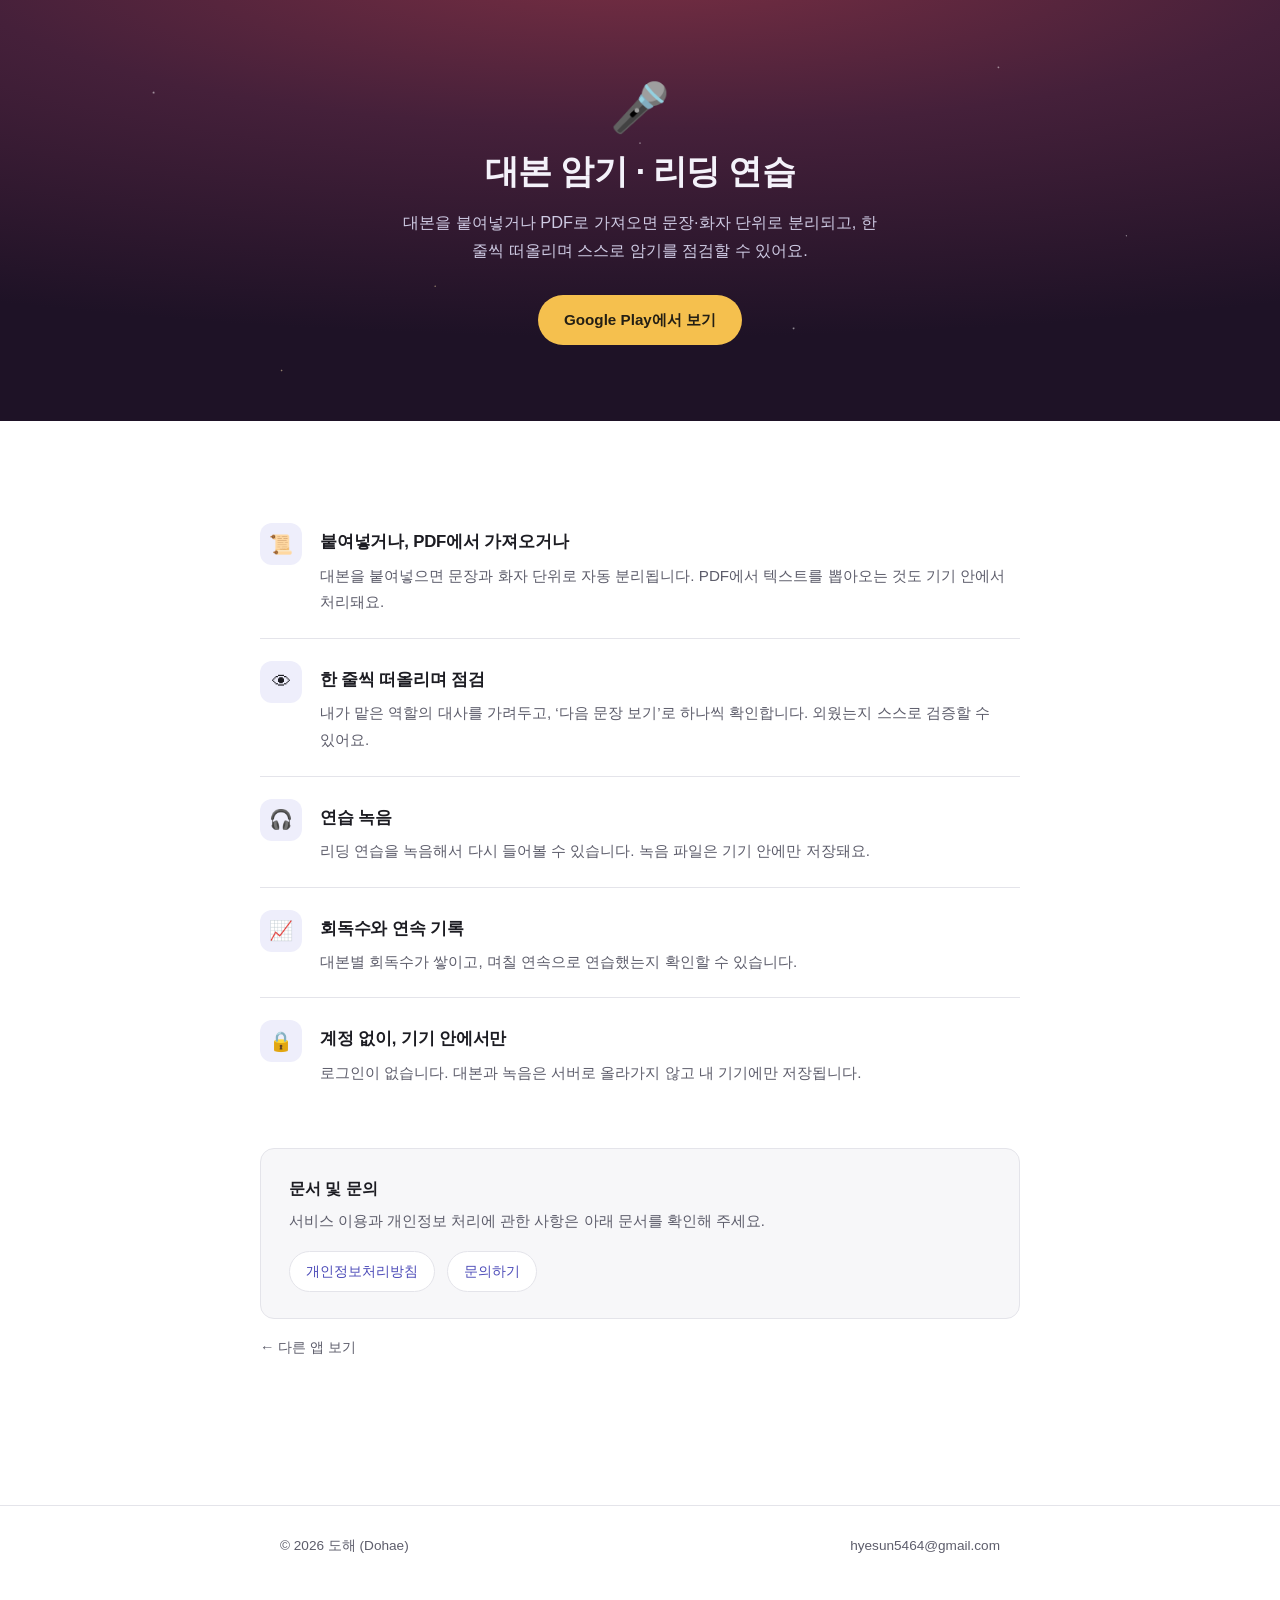
==== daesa-note/index.html @ d3c27588 "Add files via upload" ====
<!doctype html>
<html lang="ko">
<head>
<meta charset="utf-8">
<meta name="viewport" content="width=device-width, initial-scale=1">
<title>대사노트 · 대본 암기 · 리딩 연습</title>
<meta name="description" content="대본을 붙여넣거나 PDF로 가져오면 문장·화자 단위로 분리되고, 한 줄씩 떠올리며 스스로 암기를 점검할 수 있어요.">
<meta name="color-scheme" content="light dark">
<link rel="stylesheet" href="../style.css">
<link rel="icon" href="data:image/svg+xml,<svg xmlns='http://www.w3.org/2000/svg' viewBox='0 0 100 100'><text y='.9em' font-size='90'>&#11088;</text></svg>">
<meta property="og:title" content="대사노트 · 대본 암기 · 리딩 연습">
<meta property="og:description" content="대본을 붙여넣거나 PDF로 가져오면 문장·화자 단위로 분리되고, 한 줄씩 떠올리며 스스로 암기를 점검할 수 있어요.">
<meta property="og:type" content="website">
<style>
  .hero {
    background: radial-gradient(ellipse 120% 90% at 50% -10%, #7a2f43 0%, #45203a 45%, #1e1226 100%);
    color: #f4f2fa; padding: 84px 0 76px; text-align: center;
    position: relative; overflow: hidden;
  }
  .hero::after {
    content: ""; position: absolute; inset: 0; opacity: .55; pointer-events: none;
    background-image:
      radial-gradient(1.6px 1.6px at 12% 22%, #fff, transparent),
      radial-gradient(1.4px 1.4px at 78% 16%, #fff, transparent),
      radial-gradient(1.2px 1.2px at 34% 68%, #ffe9b0, transparent),
      radial-gradient(1.5px 1.5px at 62% 78%, #fff, transparent),
      radial-gradient(1.1px 1.1px at 88% 56%, #fff, transparent),
      radial-gradient(1.3px 1.3px at 22% 88%, #ffe9b0, transparent),
      radial-gradient(1.2px 1.2px at 50% 34%, #fff, transparent);
  }
  .hero .wrap { position: relative; z-index: 1; }
  .hero-mark { font-size: 3rem; line-height: 1; display: block; margin-bottom: 18px; }
  .hero h1 { font-size: 2.1rem; line-height: 1.3; margin: 0 0 14px;
              letter-spacing: -.02em; font-weight: 800; }
  .hero p { margin: 0 auto; max-width: 30em; color: #cfcbe4; font-size: 1.02rem; }
  .hero-cta { display: inline-block; margin-top: 30px; background: #f5c04e;
               color: #241f14; font-weight: 700; font-size: .95rem;
               padding: 12px 26px; border-radius: 999px; }
  .hero-cta:hover { text-decoration: none; background: #ffcf6b; }
  @media (max-width: 560px) {
    .hero { padding: 64px 0 58px; }
    .hero h1 { font-size: 1.65rem; }
  }
</style>
</head>
<body>
<section class="hero">
  <div class="wrap">
    <span class="hero-mark">&#127908;</span>
    <h1>대본 암기 · 리딩 연습</h1>
    <p>대본을 붙여넣거나 PDF로 가져오면 문장·화자 단위로 분리되고, 한 줄씩 떠올리며 스스로 암기를 점검할 수 있어요.</p>
    <a class="hero-cta" href="https://play.google.com/store/apps/details?id=com.linememorizer.line_memorizer">Google Play에서 보기</a>
  </div>
</section>

<main>
  <div class="wrap features">
    <div class="feature">
      <div class="feature-icon">&#128220;</div>
      <div>
        <h2>붙여넣거나, PDF에서 가져오거나</h2>
        <p>대본을 붙여넣으면 문장과 화자 단위로 자동 분리됩니다. PDF에서 텍스트를 뽑아오는 것도 기기 안에서 처리돼요.</p>
      </div>
    </div>
    <div class="feature">
      <div class="feature-icon">&#128065;</div>
      <div>
        <h2>한 줄씩 떠올리며 점검</h2>
        <p>내가 맡은 역할의 대사를 가려두고, ‘다음 문장 보기’로 하나씩 확인합니다. 외웠는지 스스로 검증할 수 있어요.</p>
      </div>
    </div>
    <div class="feature">
      <div class="feature-icon">&#127911;</div>
      <div>
        <h2>연습 녹음</h2>
        <p>리딩 연습을 녹음해서 다시 들어볼 수 있습니다. 녹음 파일은 기기 안에만 저장돼요.</p>
      </div>
    </div>
    <div class="feature">
      <div class="feature-icon">&#128200;</div>
      <div>
        <h2>회독수와 연속 기록</h2>
        <p>대본별 회독수가 쌓이고, 며칠 연속으로 연습했는지 확인할 수 있습니다.</p>
      </div>
    </div>
    <div class="feature">
      <div class="feature-icon">&#128274;</div>
      <div>
        <h2>계정 없이, 기기 안에서만</h2>
        <p>로그인이 없습니다. 대본과 녹음은 서버로 올라가지 않고 내 기기에만 저장됩니다.</p>
      </div>
    </div>

    <section class="legal">
      <h2>문서 및 문의</h2>
      <p>서비스 이용과 개인정보 처리에 관한 사항은 아래 문서를 확인해 주세요.</p>
      <div class="legal-links">
        <a href="privacy.html">개인정보처리방침</a>
        <a href="mailto:hyesun5464@gmail.com">문의하기</a>
      </div>
    </section>

    <p class="back"><a href="../index.html">&larr; 다른 앱 보기</a></p>
  </div>
</main>
<footer class="site-foot">
  <div class="wrap">
    <span>&copy; 2026 도해 (Dohae)</span>
    <span><a href="mailto:hyesun5464@gmail.com">hyesun5464@gmail.com</a></span>
  </div>
</footer>
</body>
</html>
---- style.css ----
:root {
  --bg: #ffffff;
  --bg-soft: #f7f7f9;
  --surface: #ffffff;
  --border: #e4e4ea;
  --text: #1c1c22;
  --text-muted: #5d5d6b;
  --accent: #4c4bb8;
  --accent-soft: #eeeefb;
  --star: #e8a013;
  --night-1: #171634;
  --night-2: #2b2560;
  --radius: 14px;
  --maxw: 760px;
}

@media (prefers-color-scheme: dark) {
  :root {
    --bg: #131318;
    --bg-soft: #1a1a21;
    --surface: #1a1a21;
    --border: #33333f;
    --text: #ececf1;
    --text-muted: #a2a2b4;
    --accent: #a5a4f5;
    --accent-soft: #232246;
    --star: #f5c04e;
  }
}

* { box-sizing: border-box; }

html { -webkit-text-size-adjust: 100%; }

body {
  margin: 0;
  background: var(--bg);
  color: var(--text);
  font-family: -apple-system, BlinkMacSystemFont, "Segoe UI", "Apple SD Gothic Neo",
    "Noto Sans KR", "Malgun Gothic", Roboto, sans-serif;
  font-size: 16px;
  line-height: 1.75;
  word-break: keep-all;
  overflow-wrap: anywhere;
}

a { color: var(--accent); text-decoration: none; }
a:hover { text-decoration: underline; }

.wrap {
  max-width: var(--maxw);
  margin: 0 auto;
  padding: 0 20px;
}

/* ---------- site header ---------- */
.site-head {
  border-bottom: 1px solid var(--border);
  background: var(--bg);
  position: sticky;
  top: 0;
  z-index: 10;
}
.site-head .wrap {
  display: flex;
  align-items: center;
  justify-content: space-between;
  gap: 16px;
  height: 60px;
}
.brand {
  display: inline-flex;
  align-items: center;
  gap: 8px;
  font-weight: 700;
  color: var(--text);
  font-size: 1rem;
}
.brand:hover { text-decoration: none; }
.brand .star { color: var(--star); }
.site-nav {
  display: flex;
  gap: 18px;
  font-size: 0.9rem;
}
.site-nav a { color: var(--text-muted); }

/* ---------- doc pages ---------- */
main { padding: 40px 0 72px; }

.doc h1 {
  font-size: 1.75rem;
  line-height: 1.35;
  margin: 0 0 8px;
  letter-spacing: -0.01em;
}
.doc h2 {
  font-size: 1.15rem;
  margin: 44px 0 12px;
  padding-top: 20px;
  border-top: 1px solid var(--border);
  letter-spacing: -0.01em;
}
.doc h2:first-of-type { border-top: none; padding-top: 0; }
.doc h3 { font-size: 1rem; margin: 28px 0 8px; }
.doc p, .doc li { color: var(--text); }
.doc ul, .doc ol { padding-left: 1.3em; }
.doc li { margin: 6px 0; }
.doc hr {
  border: 0;
  border-top: 1px solid var(--border);
  margin: 32px 0;
}
.doc strong { font-weight: 700; }

.doc table {
  width: 100%;
  border-collapse: collapse;
  margin: 18px 0;
  font-size: 0.92rem;
}
.doc th, .doc td {
  border: 1px solid var(--border);
  padding: 9px 12px;
  text-align: left;
  vertical-align: top;
}
.doc th { background: var(--bg-soft); font-weight: 600; }

.table-scroll { overflow-x: auto; }

.effective {
  display: inline-block;
  font-size: 0.85rem;
  color: var(--text-muted);
  background: var(--bg-soft);
  border: 1px solid var(--border);
  border-radius: 999px;
  padding: 4px 14px;
  margin-bottom: 28px;
}
.effective strong { font-weight: 600; color: var(--text); }

/* ---------- footer ---------- */
.site-foot {
  border-top: 1px solid var(--border);
  padding: 28px 0 48px;
  color: var(--text-muted);
  font-size: 0.85rem;
}
.site-foot .wrap {
  display: flex;
  flex-wrap: wrap;
  gap: 8px 20px;
  justify-content: space-between;
}
.site-foot a { color: var(--text-muted); }

@media (max-width: 560px) {
  body { font-size: 15px; }
  .doc h1 { font-size: 1.45rem; }
  .site-nav { gap: 12px; font-size: 0.85rem; }
}

/* ---------- app landing ---------- */
.features { padding: 40px 0 8px; }
.feature {
  display: flex;
  gap: 18px;
  padding: 22px 0;
  border-bottom: 1px solid var(--border);
}
.feature:last-of-type { border-bottom: none; }
.feature-icon {
  flex: 0 0 auto;
  width: 42px;
  height: 42px;
  border-radius: 12px;
  background: var(--accent-soft);
  display: grid;
  place-items: center;
  font-size: 1.2rem;
}
.feature h2 { font-size: 1.05rem; margin: 4px 0 6px; letter-spacing: -0.01em; }
.feature p { margin: 0; color: var(--text-muted); font-size: 0.95rem; }

.legal {
  margin: 40px 0 16px;
  background: var(--bg-soft);
  border: 1px solid var(--border);
  border-radius: var(--radius);
  padding: 26px 28px;
}
.legal h2 { font-size: 1rem; margin: 0 0 6px; }
.legal p { margin: 0 0 16px; color: var(--text-muted); font-size: 0.92rem; }
.legal-links { display: flex; flex-wrap: wrap; gap: 10px 12px; }
.legal-links a {
  border: 1px solid var(--border);
  background: var(--surface);
  border-radius: 999px;
  padding: 7px 16px;
  font-size: 0.9rem;
}
.legal-links a:hover { text-decoration: none; border-color: var(--accent); }

.back { margin: 0 0 64px; font-size: 0.9rem; }
.back a { color: var(--text-muted); }

@media (max-width: 560px) {
  .legal { padding: 22px 20px; }
}
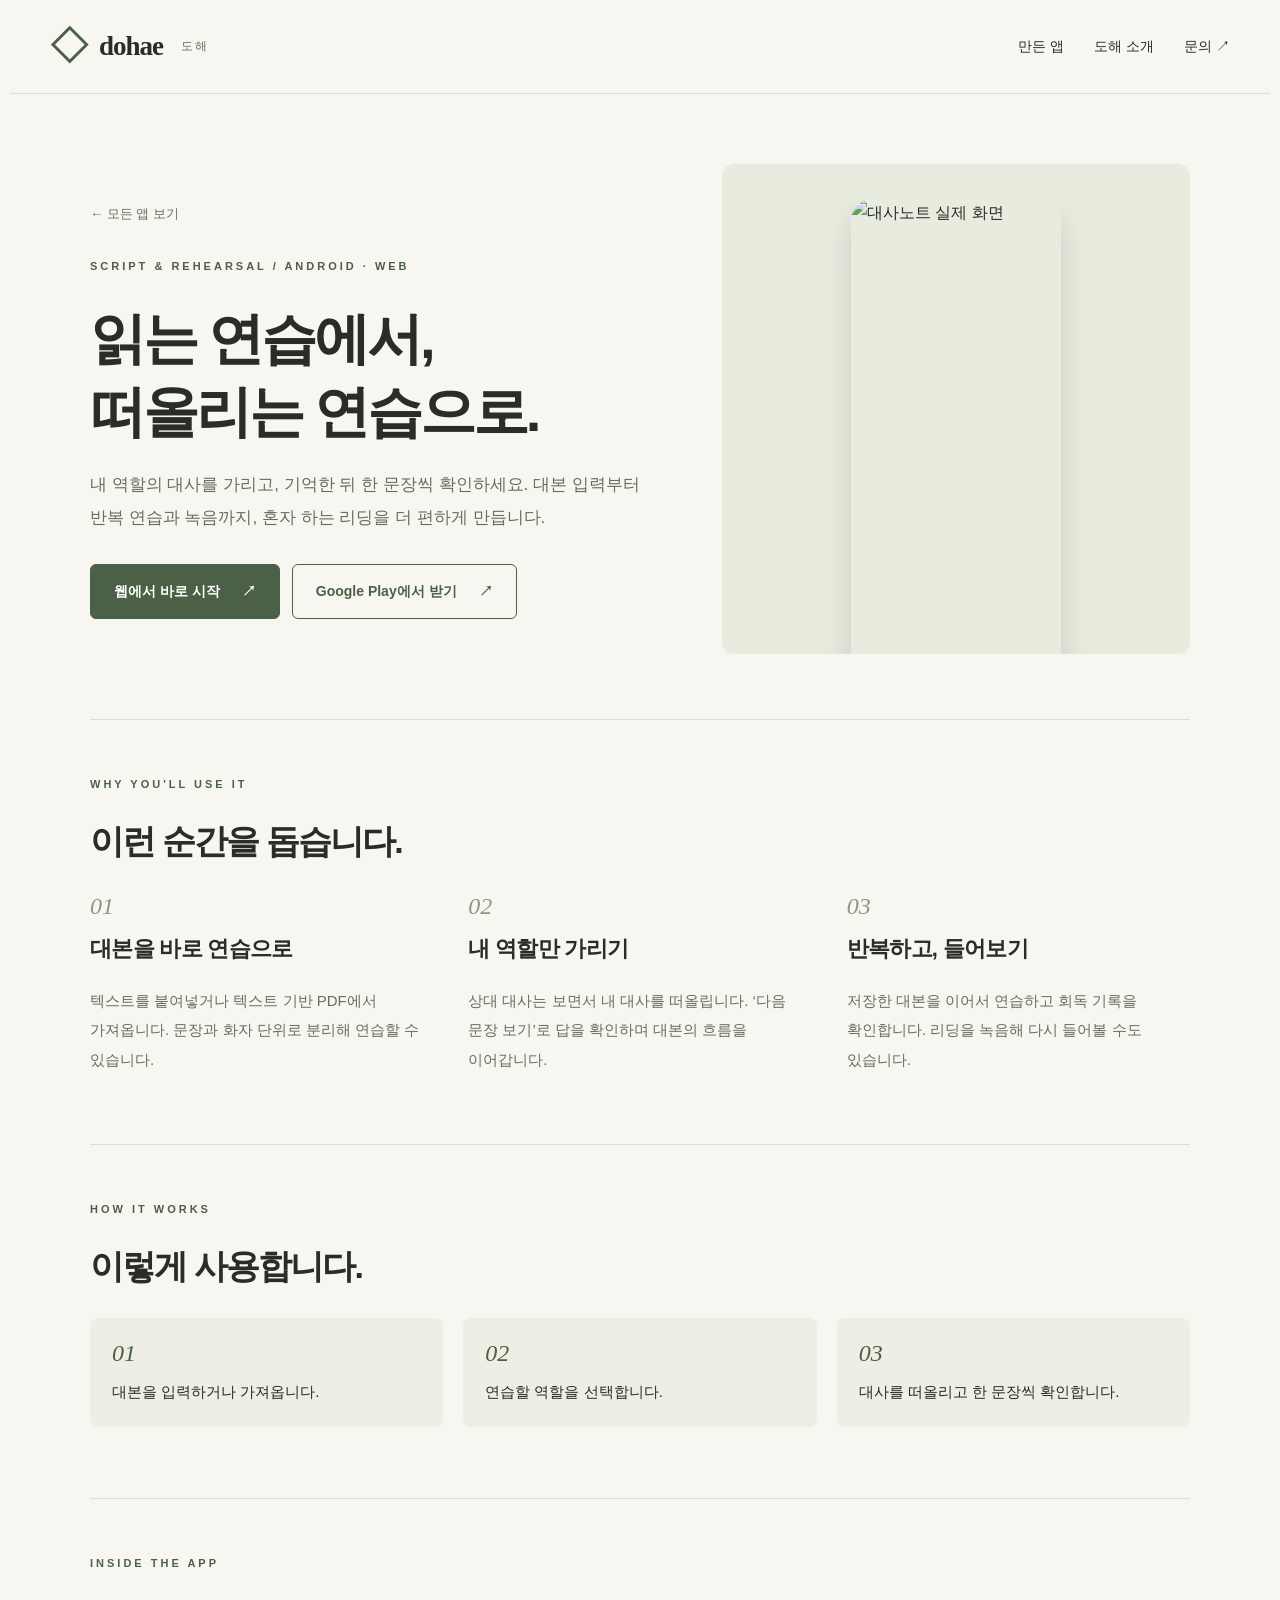
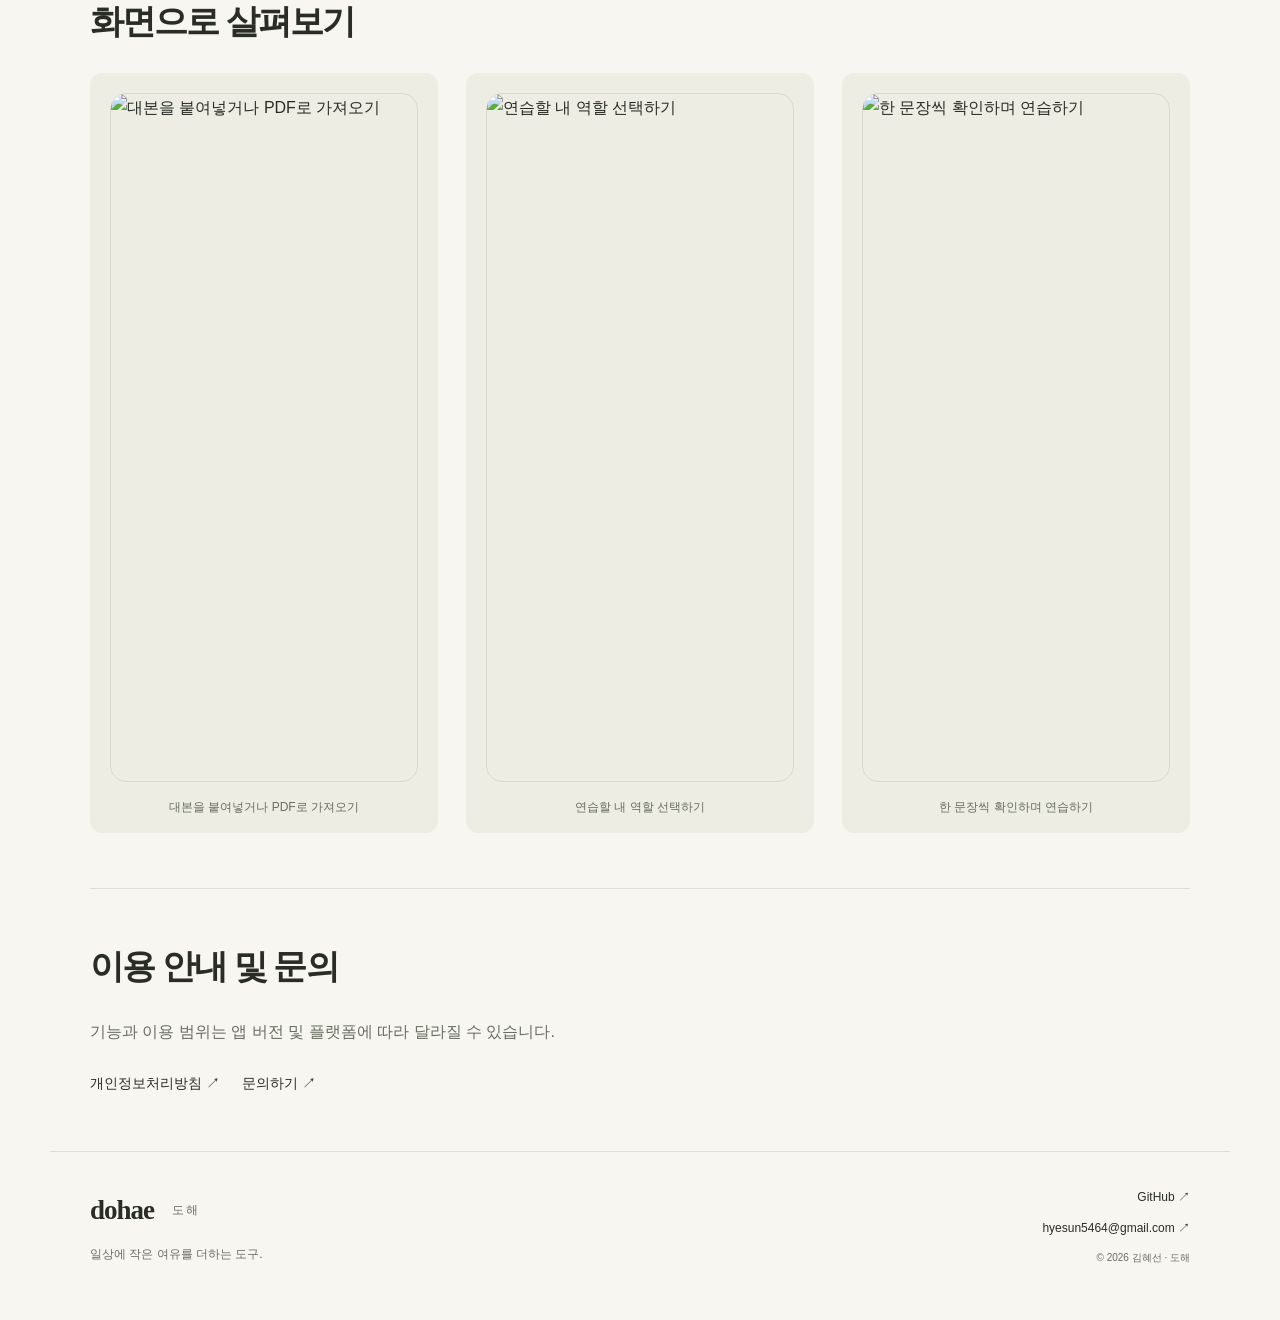
==== commit 9c886c9e: "Redesign official app website and add Today Savings" ====
--- a/daesa-note/index.html
+++ b/daesa-note/index.html
@@ -1,113 +1 @@
-<!doctype html>
-<html lang="ko">
-<head>
-<meta charset="utf-8">
-<meta name="viewport" content="width=device-width, initial-scale=1">
-<title>대사노트 · 대본 암기 · 리딩 연습</title>
-<meta name="description" content="대본을 붙여넣거나 PDF로 가져오면 문장·화자 단위로 분리되고, 한 줄씩 떠올리며 스스로 암기를 점검할 수 있어요.">
-<meta name="color-scheme" content="light dark">
-<link rel="stylesheet" href="../style.css">
-<link rel="icon" href="data:image/svg+xml,<svg xmlns='http://www.w3.org/2000/svg' viewBox='0 0 100 100'><text y='.9em' font-size='90'>&#11088;</text></svg>">
-<meta property="og:title" content="대사노트 · 대본 암기 · 리딩 연습">
-<meta property="og:description" content="대본을 붙여넣거나 PDF로 가져오면 문장·화자 단위로 분리되고, 한 줄씩 떠올리며 스스로 암기를 점검할 수 있어요.">
-<meta property="og:type" content="website">
-<style>
-  .hero {
-    background: radial-gradient(ellipse 120% 90% at 50% -10%, #7a2f43 0%, #45203a 45%, #1e1226 100%);
-    color: #f4f2fa; padding: 84px 0 76px; text-align: center;
-    position: relative; overflow: hidden;
-  }
-  .hero::after {
-    content: ""; position: absolute; inset: 0; opacity: .55; pointer-events: none;
-    background-image:
-      radial-gradient(1.6px 1.6px at 12% 22%, #fff, transparent),
-      radial-gradient(1.4px 1.4px at 78% 16%, #fff, transparent),
-      radial-gradient(1.2px 1.2px at 34% 68%, #ffe9b0, transparent),
-      radial-gradient(1.5px 1.5px at 62% 78%, #fff, transparent),
-      radial-gradient(1.1px 1.1px at 88% 56%, #fff, transparent),
-      radial-gradient(1.3px 1.3px at 22% 88%, #ffe9b0, transparent),
-      radial-gradient(1.2px 1.2px at 50% 34%, #fff, transparent);
-  }
-  .hero .wrap { position: relative; z-index: 1; }
-  .hero-mark { font-size: 3rem; line-height: 1; display: block; margin-bottom: 18px; }
-  .hero h1 { font-size: 2.1rem; line-height: 1.3; margin: 0 0 14px;
-              letter-spacing: -.02em; font-weight: 800; }
-  .hero p { margin: 0 auto; max-width: 30em; color: #cfcbe4; font-size: 1.02rem; }
-  .hero-cta { display: inline-block; margin-top: 30px; background: #f5c04e;
-               color: #241f14; font-weight: 700; font-size: .95rem;
-               padding: 12px 26px; border-radius: 999px; }
-  .hero-cta:hover { text-decoration: none; background: #ffcf6b; }
-  @media (max-width: 560px) {
-    .hero { padding: 64px 0 58px; }
-    .hero h1 { font-size: 1.65rem; }
-  }
-</style>
-</head>
-<body>
-<section class="hero">
-  <div class="wrap">
-    <span class="hero-mark">&#127908;</span>
-    <h1>대본 암기 · 리딩 연습</h1>
-    <p>대본을 붙여넣거나 PDF로 가져오면 문장·화자 단위로 분리되고, 한 줄씩 떠올리며 스스로 암기를 점검할 수 있어요.</p>
-    <a class="hero-cta" href="https://play.google.com/store/apps/details?id=com.linememorizer.line_memorizer">Google Play에서 보기</a>
-  </div>
-</section>
-
-<main>
-  <div class="wrap features">
-    <div class="feature">
-      <div class="feature-icon">&#128220;</div>
-      <div>
-        <h2>붙여넣거나, PDF에서 가져오거나</h2>
-        <p>대본을 붙여넣으면 문장과 화자 단위로 자동 분리됩니다. PDF에서 텍스트를 뽑아오는 것도 기기 안에서 처리돼요.</p>
-      </div>
-    </div>
-    <div class="feature">
-      <div class="feature-icon">&#128065;</div>
-      <div>
-        <h2>한 줄씩 떠올리며 점검</h2>
-        <p>내가 맡은 역할의 대사를 가려두고, ‘다음 문장 보기’로 하나씩 확인합니다. 외웠는지 스스로 검증할 수 있어요.</p>
-      </div>
-    </div>
-    <div class="feature">
-      <div class="feature-icon">&#127911;</div>
-      <div>
-        <h2>연습 녹음</h2>
-        <p>리딩 연습을 녹음해서 다시 들어볼 수 있습니다. 녹음 파일은 기기 안에만 저장돼요.</p>
-      </div>
-    </div>
-    <div class="feature">
-      <div class="feature-icon">&#128200;</div>
-      <div>
-        <h2>회독수와 연속 기록</h2>
-        <p>대본별 회독수가 쌓이고, 며칠 연속으로 연습했는지 확인할 수 있습니다.</p>
-      </div>
-    </div>
-    <div class="feature">
-      <div class="feature-icon">&#128274;</div>
-      <div>
-        <h2>계정 없이, 기기 안에서만</h2>
-        <p>로그인이 없습니다. 대본과 녹음은 서버로 올라가지 않고 내 기기에만 저장됩니다.</p>
-      </div>
-    </div>
-
-    <section class="legal">
-      <h2>문서 및 문의</h2>
-      <p>서비스 이용과 개인정보 처리에 관한 사항은 아래 문서를 확인해 주세요.</p>
-      <div class="legal-links">
-        <a href="privacy.html">개인정보처리방침</a>
-        <a href="mailto:hyesun5464@gmail.com">문의하기</a>
-      </div>
-    </section>
-
-    <p class="back"><a href="../index.html">&larr; 다른 앱 보기</a></p>
-  </div>
-</main>
-<footer class="site-foot">
-  <div class="wrap">
-    <span>&copy; 2026 도해 (Dohae)</span>
-    <span><a href="mailto:hyesun5464@gmail.com">hyesun5464@gmail.com</a></span>
-  </div>
-</footer>
-</body>
-</html>
+<!doctype html><html lang="ko"><head><meta charset="utf-8"><meta name="viewport" content="width=device-width, initial-scale=1"><title>대사노트 — 내 대사를 가리고 한 문장씩 확인하는 리딩 연습 · 도해</title><meta name="description" content="내 역할의 대사를 가리고, 기억한 뒤 한 문장씩 확인하세요. 대본 입력부터 반복 연습과 녹음까지, 혼자 하는 리딩을 더 편하게 만듭니다."><meta name="color-scheme" content="light"><meta property="og:title" content="대사노트 — 내 대사를 가리고 한 문장씩 확인하는 리딩 연습 · 도해"><meta property="og:description" content="내 역할의 대사를 가리고, 기억한 뒤 한 문장씩 확인하세요. 대본 입력부터 반복 연습과 녹음까지, 혼자 하는 리딩을 더 편하게 만듭니다."><meta property="og:type" content="website"><link rel="canonical" href="https://hyesun5464.github.io/daesa-note/"><link rel="stylesheet" href="../studio.css"></head><body><a class="skip" href="#main">본문으로 이동</a><header class="header"><a class="brand" href="../index.html" aria-label="도해 홈"><span class="cube" aria-hidden="true">◇</span> dohae<span class="brand-ko">도해</span></a><nav aria-label="주요 메뉴"><a href="../index.html#apps">만든 앱</a><a href="../index.html#about">도해 소개</a><a href="mailto:hyesun5464@gmail.com">문의 ↗</a></nav></header><main id="main" class="container"><section class="detail-hero sage"><div><a class="back" href="../index.html#apps">← 모든 앱 보기</a><span class="eyebrow" style="margin-top:30px">SCRIPT & REHEARSAL / Android · Web</span><h1>읽는 연습에서,<br>떠올리는 연습으로.</h1><p>내 역할의 대사를 가리고, 기억한 뒤 한 문장씩 확인하세요. 대본 입력부터 반복 연습과 녹음까지, 혼자 하는 리딩을 더 편하게 만듭니다.</p><div class="actions"><a class="btn " href="https://line-memorizer.com/">웹에서 바로 시작 <span aria-hidden="true">↗</span></a><a class="btn secondary" href="https://play.google.com/store/apps/details?id=com.linememorizer.line_memorizer">Google Play에서 받기 <span aria-hidden="true">↗</span></a></div></div><div class="app-visual"><img src="https://raw.githubusercontent.com/hyesun5464/hyesun5464/main/assets/line-memorizer-input.png" alt="대사노트 실제 화면" width="912" height="2048"></div></section><section class="detail-section"><span class="eyebrow">WHY YOU'LL USE IT</span><h2>이런 순간을 돕습니다.</h2><div class="feature-grid"><div><span class="step">01</span><h3>대본을 바로 연습으로</h3><p>텍스트를 붙여넣거나 텍스트 기반 PDF에서 가져옵니다. 문장과 화자 단위로 분리해 연습할 수 있습니다.</p></div><div><span class="step">02</span><h3>내 역할만 가리기</h3><p>상대 대사는 보면서 내 대사를 떠올립니다. ‘다음 문장 보기’로 답을 확인하며 대본의 흐름을 이어갑니다.</p></div><div><span class="step">03</span><h3>반복하고, 들어보기</h3><p>저장한 대본을 이어서 연습하고 회독 기록을 확인합니다. 리딩을 녹음해 다시 들어볼 수도 있습니다.</p></div></div></section><section class="detail-section"><span class="eyebrow">HOW IT WORKS</span><h2>이렇게 사용합니다.</h2><ol class="steps"><li>대본을 입력하거나 가져옵니다.</li><li>연습할 역할을 선택합니다.</li><li>대사를 떠올리고 한 문장씩 확인합니다.</li></ol></section><section class="detail-section"><span class="eyebrow">INSIDE THE APP</span><h2>화면으로 살펴보기</h2><div class="gallery"><figure><a href="https://raw.githubusercontent.com/hyesun5464/hyesun5464/main/assets/line-memorizer-input.png" aria-label="대본을 붙여넣거나 PDF로 가져오기 크게 보기"><img loading="lazy" src="https://raw.githubusercontent.com/hyesun5464/hyesun5464/main/assets/line-memorizer-input.png" alt="대본을 붙여넣거나 PDF로 가져오기" width="912" height="2048"></a><figcaption>대본을 붙여넣거나 PDF로 가져오기</figcaption></figure><figure><a href="https://raw.githubusercontent.com/hyesun5464/hyesun5464/main/assets/line-memorizer-role.png" aria-label="연습할 내 역할 선택하기 크게 보기"><img loading="lazy" src="https://raw.githubusercontent.com/hyesun5464/hyesun5464/main/assets/line-memorizer-role.png" alt="연습할 내 역할 선택하기" width="912" height="2048"></a><figcaption>연습할 내 역할 선택하기</figcaption></figure><figure><a href="https://raw.githubusercontent.com/hyesun5464/hyesun5464/main/assets/line-memorizer-practice.png" aria-label="한 문장씩 확인하며 연습하기 크게 보기"><img loading="lazy" src="https://raw.githubusercontent.com/hyesun5464/hyesun5464/main/assets/line-memorizer-practice.png" alt="한 문장씩 확인하며 연습하기" width="912" height="2048"></a><figcaption>한 문장씩 확인하며 연습하기</figcaption></figure></div></section><section class="detail-section"><h2>이용 안내 및 문의</h2><p>기능과 이용 범위는 앱 버전 및 플랫폼에 따라 달라질 수 있습니다.</p><div class="legal-links" style="margin-top:25px"><a href="privacy.html">개인정보처리방침 ↗</a><a href="mailto:hyesun5464@gmail.com">문의하기 ↗</a></div></section></main><footer class="footer"><div><a class="brand" href="../index.html">dohae<span class="brand-ko">도해</span></a><p>일상에 작은 여유를 더하는 도구.</p></div><div><a href="https://github.com/hyesun5464">GitHub ↗</a><a href="mailto:hyesun5464@gmail.com">hyesun5464@gmail.com ↗</a><small>© 2026 김혜선 · 도해</small></div></footer></body></html>
--- a/studio.css
+++ b/studio.css
@@ -0,0 +1 @@
+:root{--paper:#f8f6f0;--ink:#292d25;--muted:#686e60;--green:#4c6047;--line:#dedfd4;--serif:Georgia,"Batang",serif}*{box-sizing:border-box}html{scroll-behavior:smooth;scroll-padding-top:90px}body{margin:0;background:var(--paper);color:var(--ink);font-family:-apple-system,BlinkMacSystemFont,"Segoe UI","Apple SD Gothic Neo","Malgun Gothic",sans-serif;line-height:1.75;word-break:keep-all}a{color:inherit;text-decoration:none}a:hover{text-decoration:underline}a:focus-visible,button:focus-visible{outline:3px solid #ba7c28;outline-offset:5px}img{display:block;max-width:100%;height:auto}h1,h2,h3,p{margin-top:0}h1,h2,h3{line-height:1.3;letter-spacing:-.055em}p{color:var(--muted)}.skip{position:absolute;top:-100px}.skip:focus{top:0;background:white;z-index:99;padding:10px}.header{max-width:1260px;margin:auto;height:94px;padding:0 40px;display:flex;align-items:center;justify-content:space-between;border-bottom:1px solid var(--line)}.brand{display:flex;align-items:center;gap:12px;font-family:var(--serif);font-size:27px;font-weight:bold;letter-spacing:-1px}.brand-ko{font:12px sans-serif;letter-spacing:2px;color:var(--muted);margin-left:6px}.cube{color:var(--green);font-size:38px}.header nav{display:flex;gap:30px;font-size:14px}.container{max-width:1180px;margin:auto;padding:0 40px}.eyebrow{font-size:11px;letter-spacing:3px;font-weight:700;text-transform:uppercase;color:var(--green);display:block;margin-bottom:25px}.hero{display:grid;grid-template-columns:1.05fr 1fr;gap:60px;align-items:center;padding:92px 0 100px}.hero h1{font-size:clamp(40px,4.8vw,66px);font-weight:600;margin-bottom:27px}.hero h1 em{font-style:normal;color:var(--green)}.hero .lead{font-size:17px;max-width:480px;line-height:1.9}.actions{display:flex;flex-wrap:wrap;gap:12px;margin-top:30px}.btn{display:inline-flex;align-items:center;justify-content:center;gap:22px;background:var(--green);color:#fff;padding:14px 23px;border:1px solid var(--green);border-radius:6px;font-size:14px;font-weight:600;min-height:50px}.btn.secondary{background:transparent;color:var(--green)}.btn:hover{text-decoration:none;filter:brightness(.94)}.hero-art{height:490px;position:relative;background:#e9ecdf;border-radius:160px 160px 18px 18px;display:flex;align-items:center;justify-content:center;overflow:hidden}.hero-art:before{content:"";position:absolute;width:320px;height:320px;border:1px solid #cad2bc;border-radius:50%}.hero-art img{width:172px;border-radius:21px;box-shadow:0 24px 40px #24331a22;position:absolute}.hero-art img:first-child{transform:rotate(-11deg);left:35px;top:87px}.hero-art img:nth-child(2){transform:rotate(10deg);right:32px;top:36px}.art-caption{position:absolute;bottom:25px;left:0;right:0;text-align:center;font-size:11px;letter-spacing:2px;color:var(--green)}.section-head{display:flex;align-items:end;justify-content:space-between;margin:15px 0 36px;gap:20px}.section-head h2{font-size:36px;margin:0}.section-head p{font-size:14px;margin:0}.app{display:grid;grid-template-columns:1fr 1fr;gap:65px;align-items:center;margin-bottom:55px;padding:55px;border:1px solid var(--line);border-radius:18px;background:#fffdf8}.app:nth-of-type(even) .app-visual{order:2}.app-visual{height:470px;border-radius:12px;overflow:hidden;display:flex;align-items:flex-start;justify-content:center;padding-top:35px;background:#e8ecdf;position:relative}.app-visual img{width:210px;border-radius:21px;box-shadow:0 18px 30px #0002}.night .app-visual{background:#17182a}.sand .app-visual{background:#eeeadc}.app-title{display:flex;align-items:center;justify-content:space-between;margin-bottom:23px}.app-title h3{font-family:var(--serif);font-size:30px;letter-spacing:-1px;margin:0}.tag{font-size:10px;letter-spacing:.4px;border:1px solid currentColor;padding:4px 9px;border-radius:99px;color:var(--green)}.app h4{font-size:28px;line-height:1.5;letter-spacing:-1px;margin:0 0 20px}.app p{font-size:15px;line-height:1.9}.text-link{display:inline-block;font-size:14px;border-bottom:1px solid var(--green);padding-bottom:3px;margin-top:20px;color:var(--green)}.number{font:italic 16px var(--serif);color:#909781;margin-right:10px}.about{display:grid;grid-template-columns:1fr 1.3fr;gap:80px;margin:100px 0 80px;border-top:1px solid var(--line);padding-top:55px}.about h2{font-size:36px}.about p{font-size:16px;line-height:2}.contact{padding:45px 0 70px;border-top:1px solid var(--line);display:flex;align-items:center;justify-content:space-between;gap:25px}.contact h2{font-size:30px;margin-bottom:10px}.contact p{margin:0}.footer{max-width:1180px;margin:auto;padding:35px 40px 45px;border-top:1px solid var(--line);display:flex;justify-content:space-between;gap:30px}.footer p{font-size:12px;margin:10px 0}.footer>div:last-child{display:flex;flex-direction:column;align-items:flex-end;gap:10px;font-size:12px}.footer small{color:var(--muted)}.detail-hero{padding:70px 0 65px;display:grid;grid-template-columns:1.2fr 1fr;gap:70px;align-items:center}.detail-hero h1{font-size:clamp(38px,4.4vw,58px);margin:20px 0}.detail-hero p{font-size:17px;line-height:1.95}.detail-hero .app-visual{height:490px}.detail-section{padding:55px 0;border-top:1px solid var(--line)}.detail-section h2{font-size:34px;margin-bottom:30px}.feature-grid{display:grid;grid-template-columns:repeat(3,1fr);gap:35px}.feature-grid h3{font-size:22px;letter-spacing:-.7px}.feature-grid p{font-size:15px;line-height:1.95}.step{font:italic 24px var(--serif);color:#8d997c;margin-bottom:15px;display:block}.steps{display:grid;grid-template-columns:repeat(3,1fr);gap:20px;list-style:none;padding:0;counter-reset:steps}.steps li{padding:22px;background:#eeeee4;border-radius:8px;font-size:15px;counter-increment:steps}.steps li:before{content:"0" counter(steps);display:block;font:italic 24px var(--serif);color:var(--green);margin-bottom:12px}.gallery{display:grid;grid-template-columns:repeat(3,1fr);gap:28px}.gallery figure{margin:0;background:#edede3;padding:20px 20px 15px;border-radius:12px}.gallery img{width:100%;border-radius:16px;border:1px solid #d9d9d0}.gallery figcaption{margin-top:15px;font-size:12px;color:var(--muted);text-align:center}.notice{padding:25px 30px;background:#edede3;border-radius:9px;font-size:14px;line-height:1.9}.notice p:last-child{margin:0}.legal-links{display:flex;flex-wrap:wrap;gap:22px;font-size:14px}.back{font-size:13px;color:var(--muted)}@media(max-width:850px){.header{padding:0 24px;height:78px}.header nav{gap:16px;font-size:12px}.container{padding:0 24px}.hero{gap:30px;padding:55px 0 65px}.hero-art{height:420px}.hero-art img{width:140px}.hero-art img:first-child{left:15px}.hero-art img:nth-child(2){right:12px}.app{padding:30px;gap:30px}.app-visual{height:390px}.app-visual img{width:175px}.app h4{font-size:23px}.detail-hero{gap:35px}.feature-grid{gap:20px}.gallery{gap:16px}.gallery figure{padding:12px}}@media(max-width:600px){.brand{font-size:24px;gap:5px}.brand-ko{display:none}.header nav{gap:15px}.header{padding:0 20px}.container{padding:0 20px}.hero{grid-template-columns:1fr;padding-top:40px;gap:35px}.hero h1{font-size:43px}.hero .lead{font-size:15px}.hero-art{height:360px;max-width:420px;width:100%;margin:auto}.hero-art img{width:138px}.hero-art img:first-child{left:36px;top:42px}.hero-art img:nth-child(2){right:38px;top:15px}.art-caption{bottom:16px}.section-head{display:block}.section-head h2{font-size:29px;margin-bottom:12px}.app{grid-template-columns:1fr;gap:28px;padding:24px;margin-bottom:25px}.app:nth-of-type(even) .app-visual{order:0}.app-visual{height:350px}.app-title h3{font-size:27px}.app h4{font-size:25px}.about{grid-template-columns:1fr;gap:15px;margin:65px 0 40px;padding-top:40px}.about h2{font-size:30px}.about p{font-size:15px}.contact{display:block;padding-bottom:45px}.contact h2{font-size:27px}.footer{padding:30px 20px;flex-direction:column;gap:20px}.footer>div:last-child{align-items:flex-start}.detail-hero{grid-template-columns:1fr;padding:40px 0;gap:35px}.detail-hero h1{font-size:40px}.detail-hero p{font-size:15px}.detail-hero .app-visual{height:400px}.feature-grid,.steps{grid-template-columns:1fr}.feature-grid{gap:28px}.detail-section{padding:40px 0}.detail-section h2{font-size:28px}.gallery{grid-template-columns:repeat(2,minmax(0,1fr));gap:12px}.gallery figure{padding:9px}.gallery figcaption{font-size:11px}.gallery img{border-radius:9px}.notice{padding:20px}.eyebrow{letter-spacing:2px}.actions .btn{font-size:13px;padding:12px 17px}}@media(prefers-reduced-motion:reduce){html{scroll-behavior:auto}}
